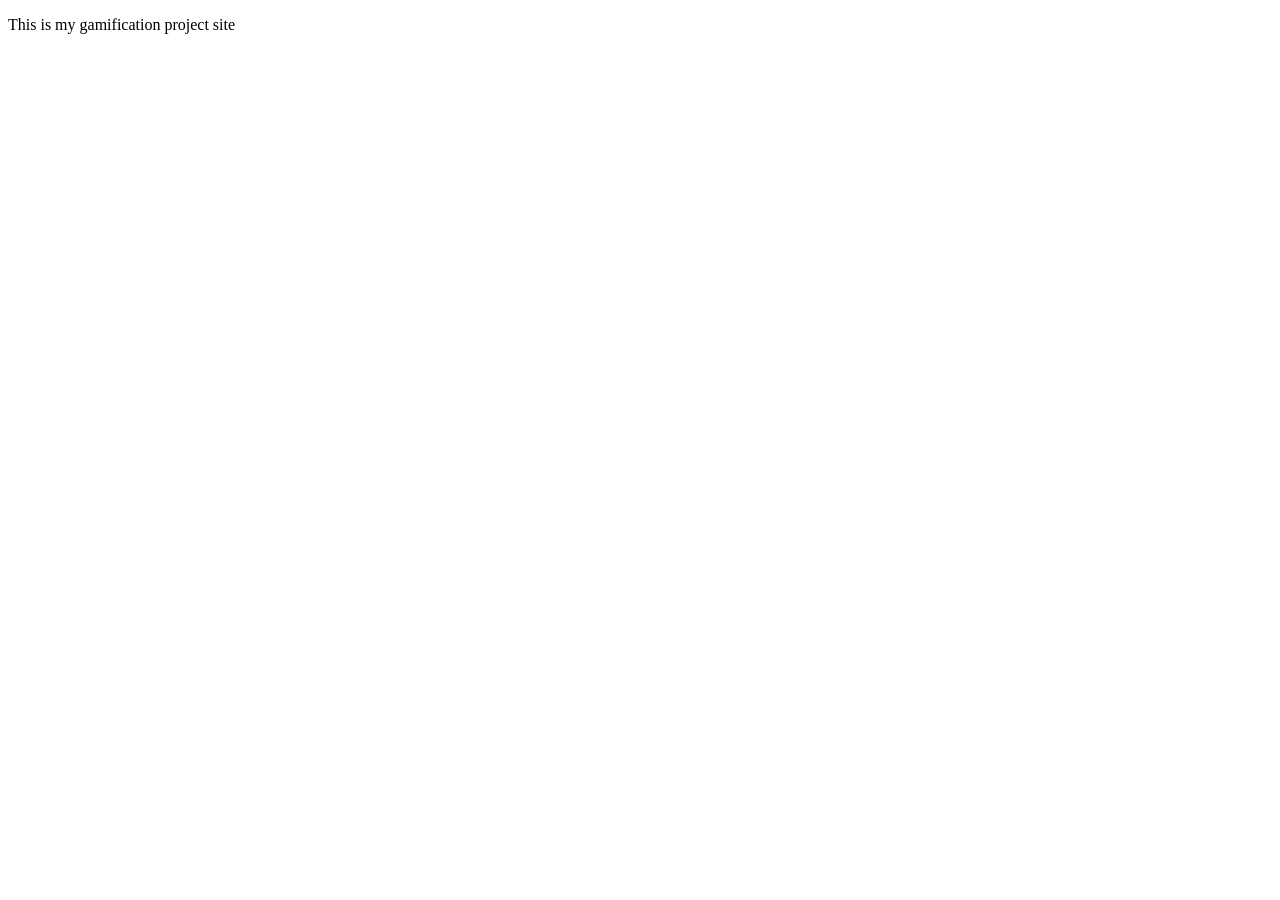
==== index.html @ 0f9e30e8 "Repo Setup" ====
<!DOCTYPE html>
<html lang="en">
<head>
    <meta charset="UTF-8">
    <meta name="viewport" content="width=device-width, initial-scale=1.0">
    <title>Document</title>
</head>
<body>
    <p>This is my gamification project site</p>
</body>
</html>
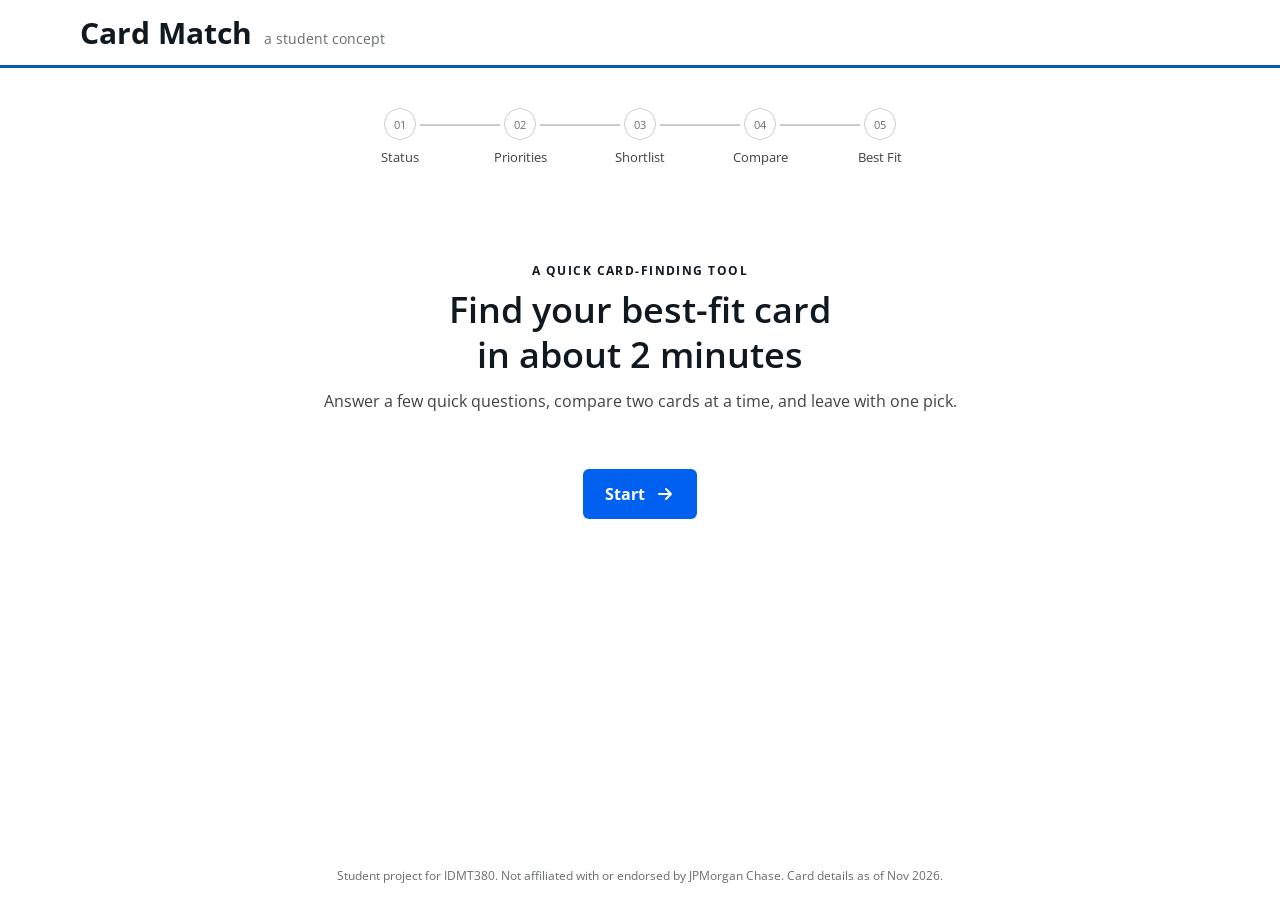
==== commit 44b5a8bd: "Updated files & launching" ====
--- a/index.html
+++ b/index.html
@@ -1,11 +1,39 @@
 <!DOCTYPE html>
 <html lang="en">
 <head>
-    <meta charset="UTF-8">
-    <meta name="viewport" content="width=device-width, initial-scale=1.0">
-    <title>Document</title>
+  <meta charset="utf-8">
+  <meta name="viewport" content="width=device-width, initial-scale=1">
+  <title>Find your best-fit card · Card Match</title>
+  <link rel="preconnect" href="https://fonts.googleapis.com">
+  <link rel="preconnect" href="https://fonts.gstatic.com" crossorigin>
+  <link href="https://fonts.googleapis.com/css2?family=Open+Sans:wght@400;600;700&display=swap" rel="stylesheet">
+  <link rel="stylesheet" href="css/styles.css">
 </head>
-<body>
-    <p>This is my gamification project site</p>
+<body data-step="0">
+  <header class="site-header">
+    <div class="site-header__inner">
+      <a class="wordmark" href="index.html">Card Match</a>
+      <span class="wordmark__note">a student concept</span>
+    </div>
+  </header>
+
+  <main class="page">
+    <ol class="stepper" id="stepper" aria-label="Progress"></ol>
+
+    <section class="hero">
+      <p class="eyebrow">A quick card-finding tool</p>
+      <h1 class="title">Find your best-fit card<br>in about 2 minutes</h1>
+      <p class="lede">Answer a few quick questions, compare two cards at a time, and leave with one pick.</p>
+      <button class="btn btn--primary" type="button" data-continue>Start <svg viewBox="0 0 20 20" width="20" height="20" aria-hidden="true"><path d="M4 10h12m-5-5l5 5-5 5" fill="none" stroke="currentColor" stroke-width="2" stroke-linecap="round" stroke-linejoin="round"/></svg></button>
+    </section>
+  </main>
+
+  <footer class="page-footer">
+    <p class="disclaimer">Student project for IDMT380. Not affiliated with or endorsed by JPMorgan Chase. Card details as of Nov 2026.</p>
+  </footer>
+
+  <script src="js/data.js"></script>
+  <script src="js/scoring.js"></script>
+  <script src="js/app.js"></script>
 </body>
-</html>+</html>
--- a/css/styles.css
+++ b/css/styles.css
@@ -0,0 +1,853 @@
+/* Card Match: shared styles. Tokens come from the Figma variables. */
+:root {
+  --primary-blue: #0060F0;
+  --hover-blue: #0A4386;
+  --deep-blue: #005EB8;
+  --text: #101820;
+  --secondary-text: #414042;
+  --muted-text: #676C6F;
+  --border: #CCCCCC;
+  --background: #FFFFFF;
+  --tint: #F2F7FF;
+
+  /* Layout tokens: identical on every step page */
+  --header-h: 68px;
+  --gap-header-stepper: 40px;
+  --gap-stepper-subhead: 48px;  /* stepper -> "Step N" row */
+  --gap-subhead-h1: 8px;
+  --gap-h1-lede: 12px;
+  --gap-lede-content: 32px;
+  --footer-h: 128px;            /* fixed Continue area */
+  --content-w: 980px;
+
+  --radius: 6px;
+  --ease: cubic-bezier(.2, .8, .2, 1);
+}
+
+* { box-sizing: border-box; }
+[hidden] { display: none !important; }
+html, body { margin: 0; }
+body {
+  font-family: "Open Sans", system-ui, sans-serif;
+  color: var(--text);
+  background: var(--background);
+  -webkit-font-smoothing: antialiased;
+}
+
+/* ---------- Header ---------- */
+.site-header {
+  height: var(--header-h);
+  border-bottom: 3px solid var(--deep-blue);
+  display: flex;
+  align-items: center;
+}
+.site-header__inner {
+  width: min(1120px, 100% - 64px);
+  margin: 0 auto;
+  display: flex;
+  align-items: baseline;
+  gap: 12px;
+}
+.wordmark { font-size: 30px; font-weight: 700; color: var(--text); text-decoration: none; }
+.wordmark__note { font-size: 14px; color: var(--muted-text); }
+
+/* ---------- Page frame ---------- */
+.page {
+  width: min(var(--content-w), 100% - 64px);
+  margin: 0 auto;
+  padding-top: var(--gap-header-stepper);
+  padding-bottom: calc(var(--footer-h) + 24px);
+}
+
+/* ---------- Stepper ---------- */
+.stepper {
+  list-style: none;
+  margin: 0 auto;
+  padding: 0;
+  width: 600px;
+  max-width: 100%;
+  display: flex;
+}
+.stepper__item {
+  flex: 1;
+  position: relative;
+  display: flex;
+  flex-direction: column;
+  align-items: center;
+  gap: 8px;
+}
+.stepper__item:not(:last-child)::after {           /* connector to the next dot */
+  content: "";
+  position: absolute;
+  top: 16px;
+  left: calc(50% + 20px);
+  width: calc(100% - 40px);
+  height: 2px;
+  background: var(--border);
+  background-image: linear-gradient(var(--primary-blue), var(--primary-blue));
+  background-repeat: no-repeat;
+  background-size: 0% 100%;
+  transition: background-size .5s var(--ease);
+}
+.stepper__item.is-done::after { background-size: 100% 100%; }
+.stepper__dot {
+  width: 32px; height: 32px;
+  border-radius: 50%;
+  display: grid; place-items: center;
+  font-size: 11px;
+  color: var(--muted-text);
+  border: 1.5px solid var(--border);
+  background: #fff;
+  position: relative; z-index: 1;
+}
+.stepper__item.is-current .stepper__dot {
+  color: var(--primary-blue);
+  border: 2px solid var(--primary-blue);
+  box-shadow: 0 0 0 4px rgba(0, 96, 240, .12);
+}
+.stepper__item.is-done .stepper__dot {
+  color: #fff;
+  background: var(--primary-blue);
+  border-color: var(--primary-blue);
+  animation: pop .35s var(--ease);
+}
+.stepper__label { font-size: 13px; color: var(--secondary-text); }
+.stepper__item.is-current .stepper__label { color: var(--text); font-weight: 600; }
+
+/* ---------- Step heading row: Back (left) + "Step N" (center) ---------- */
+.step-head {
+  margin-top: var(--gap-stepper-subhead);
+  display: grid;
+  grid-template-columns: 1fr auto 1fr;
+  align-items: center;
+}
+.back {
+  justify-self: start;
+  display: inline-flex; align-items: center; gap: 6px;
+  font-size: 15px; font-weight: 600;
+  color: var(--secondary-text);
+  text-decoration: none;
+  padding: 6px 10px 6px 4px;
+  border-radius: var(--radius);
+  transition: color .15s, background .15s;
+}
+.back:hover { color: var(--primary-blue); background: var(--tint); }
+.back svg { transition: transform .15s var(--ease); }
+.back:hover svg { transform: translateX(-3px); }
+.step-head__label { margin: 0; font-size: 20px; font-weight: 600; }
+
+.title {
+  margin: var(--gap-subhead-h1) 0 0;
+  text-align: center;
+  font-size: 36px; font-weight: 600; line-height: 1.25;
+}
+.lede {
+  margin: var(--gap-h1-lede) auto 0;
+  max-width: 700px;
+  text-align: center;
+  font-size: 16px; line-height: 1.5;
+  color: var(--secondary-text);
+}
+.content { margin-top: var(--gap-lede-content); }
+
+/* ---------- Fixed Continue area (same spot on every step) ---------- */
+.page-footer {
+  position: fixed;
+  left: 0; right: 0; bottom: 0;
+  height: var(--footer-h);
+  display: flex; flex-direction: column; align-items: center; justify-content: flex-end;
+  gap: 18px;
+  padding-bottom: 16px;
+  background: linear-gradient(to bottom, rgba(255,255,255,0) 0, #fff 32px);
+  pointer-events: none;
+}
+.page-footer > * { pointer-events: auto; }
+.disclaimer { margin: 0; font-size: 12px; color: var(--muted-text); }
+
+/* ---------- Buttons ---------- */
+.btn {
+  display: inline-flex; align-items: center; gap: 10px;
+  font: 700 16px/1 "Open Sans", sans-serif;
+  padding: 15px 22px;
+  border: 0; border-radius: var(--radius);
+  cursor: pointer;
+  transition: background .15s, transform .1s, opacity .2s;
+}
+.btn--primary { background: var(--primary-blue); color: #fff; }
+.btn--primary:hover:not(:disabled) { background: var(--hover-blue); }
+.btn--primary:active:not(:disabled) { transform: scale(.97); }
+.btn:disabled { opacity: .35; cursor: not-allowed; }
+.btn svg { transition: transform .15s var(--ease); }
+.btn:hover:not(:disabled) svg { transform: translateX(3px); }
+.btn:focus-visible, .back:focus-visible { outline: 3px solid rgba(0, 96, 240, .4); outline-offset: 2px; }
+
+/* ---------- Cards-in-play chip ---------- */
+.in-play {
+  margin: 16px auto 0;
+  display: flex; width: fit-content; align-items: center; gap: 8px;
+  padding: 6px 12px;
+  border: 1px solid var(--border);
+  border-radius: 999px;
+  font-size: 13px; color: var(--secondary-text);
+  cursor: help;
+}
+.in-play strong { color: var(--primary-blue); font-size: 15px; }
+.in-play__icon { width: 18px; height: 12px; border-radius: 2px; background: var(--primary-blue); opacity: .85; }
+.in-play.is-bump strong { display: inline-block; animation: tick .45s var(--ease); }
+
+/* ---------- Questions (Step 2) ---------- */
+.questions { display: grid; gap: 24px; border-top: 1px solid var(--border); padding-top: 24px; }
+.question { border: 0; margin: 0; padding: 0; min-width: 0; }
+.question__legend { padding: 0; margin-bottom: 12px; font-size: 16px; font-weight: 600; }
+.question__num { font-size: 12px; font-weight: 400; color: var(--muted-text); margin-right: 12px; }
+.options { display: grid; grid-template-columns: repeat(var(--cols), 1fr); gap: 16px; }
+
+.option {
+  position: relative;
+  display: flex; align-items: center; gap: 12px;
+  min-height: 56px;
+  padding: 10px 16px;
+  border: 1px solid var(--border);
+  border-radius: var(--radius);
+  font-size: 14px; line-height: 1.3;
+  cursor: pointer;
+  transition: border-color .15s, background .15s, box-shadow .15s, transform .1s;
+}
+.option:hover { border-color: var(--muted-text); }
+.option:active { transform: scale(.98); }
+.option input { position: absolute; opacity: 0; pointer-events: none; }
+.option__radio {
+  flex: none;
+  width: 18px; height: 18px;
+  border: 1.5px solid var(--muted-text);
+  border-radius: 50%;
+  display: grid; place-items: center;
+  transition: border-color .15s;
+}
+.option__radio::after {
+  content: "";
+  width: 8px; height: 8px; border-radius: 50%;
+  background: var(--primary-blue);
+  transform: scale(0);
+  transition: transform .25s var(--ease);
+}
+.option:has(input:checked) {
+  border-color: var(--primary-blue);
+  box-shadow: inset 0 0 0 1px var(--primary-blue);
+  background: var(--tint);
+}
+.option:has(input:checked) .option__radio { border-color: var(--primary-blue); }
+.option:has(input:checked) .option__radio::after { transform: scale(1); }
+.option:has(input:focus-visible) { outline: 3px solid rgba(0, 96, 240, .4); outline-offset: 2px; }
+
+/* ---------- Start page ---------- */
+.hero { text-align: center; margin-top: 96px; }
+.eyebrow { font-size: 12px; font-weight: 700; letter-spacing: .12em; text-transform: uppercase; margin: 0; }
+.hero .btn { margin-top: 56px; }
+
+/* ---------- Placeholder pages (until built) ---------- */
+.placeholder {
+  margin: 32px auto 0; max-width: 520px; padding: 24px;
+  border: 1px dashed var(--border); border-radius: var(--radius);
+  text-align: center; color: var(--muted-text); font-size: 14px; line-height: 1.5;
+}
+.placeholder a { color: var(--primary-blue); font-weight: 600; }
+
+/* ---------- Motion ---------- */
+@keyframes pop { 0% { transform: scale(.6); } 70% { transform: scale(1.12); } 100% { transform: scale(1); } }
+@keyframes tick { 0% { transform: translateY(-6px); opacity: 0; } 100% { transform: none; opacity: 1; } }
+@media (prefers-reduced-motion: reduce) {
+  *, *::before, *::after { animation-duration: .01ms !important; transition-duration: .01ms !important; }
+}
+
+/* ---------- Step 1: Status ---------- */
+.sr-only { position: absolute; width: 1px; height: 1px; padding: 0; margin: -1px; overflow: hidden; clip: rect(0 0 0 0); white-space: nowrap; border: 0; }
+
+.status { width: 760px; max-width: 100%; margin-left: auto; margin-right: auto; }
+.choice-group {
+  border: 0; margin: 0; padding: 0; min-width: 0;
+  display: grid; grid-template-columns: 1fr 1fr; gap: 24px;
+}
+
+.choice {
+  --accent: var(--deep-blue);
+  position: relative;
+  display: flex; flex-direction: column;
+  padding: 10px;
+  background: #fff;
+  border: 1px solid #E3E6EA;
+  border-radius: 10px;
+  box-shadow: 0 1px 2px rgba(16, 24, 32, .06), 0 6px 18px rgba(16, 24, 32, .08);
+  cursor: pointer;
+  transition: transform .2s var(--ease), box-shadow .2s var(--ease), border-color .15s, background .15s;
+}
+.choice--no  { --accent: #0B4185; }
+.choice--yes { --accent: #138A43; }
+.choice input { position: absolute; opacity: 0; pointer-events: none; }
+
+.choice__banner {
+  display: block; height: 72px;
+  border-radius: 6px;
+  background: var(--accent);
+  transition: filter .2s;
+}
+.choice__icon {
+  position: absolute; top: 46px; left: 24px;
+  width: 64px; height: 64px;
+  display: grid; place-items: center;
+  border-radius: 50%;
+  background: #fff;
+  border: 1px solid #E3E6EA;
+  color: var(--text);
+  transition: transform .25s var(--ease), color .15s, border-color .15s;
+}
+.choice__body { display: flex; flex-direction: column; gap: 6px; padding: 52px 14px 14px; }
+.choice__title { font-size: 20px; font-weight: 600; }
+.choice__text { font-size: 14px; line-height: 1.45; color: var(--secondary-text); }
+
+.choice__check {
+  position: absolute; top: 20px; right: 20px;
+  width: 26px; height: 26px;
+  display: grid; place-items: center;
+  border-radius: 50%;
+  background: #fff; color: var(--primary-blue);
+  box-shadow: 0 2px 6px rgba(0, 0, 0, .18);
+  transform: scale(0);
+  transition: transform .3s var(--ease);
+}
+
+/* hover: lift + slight scale */
+.choice:hover {
+  transform: translateY(-4px) scale(1.01);
+  border-color: #C9D3DF;
+  box-shadow: 0 2px 4px rgba(16, 24, 32, .06), 0 14px 32px rgba(16, 24, 32, .14);
+}
+.choice:hover .choice__icon { transform: translateY(-2px) rotate(-4deg); }
+.choice:hover .choice__banner { filter: brightness(1.08); }
+/* active (pressed) */
+.choice:active { transform: translateY(-1px) scale(.985); transition-duration: .08s; }
+/* selected */
+.choice:has(input:checked) {
+  border-color: var(--primary-blue);
+  box-shadow: 0 0 0 2px var(--primary-blue), 0 10px 26px rgba(0, 96, 240, .18);
+  background: var(--tint);
+}
+.choice:has(input:checked) .choice__icon { color: var(--primary-blue); border-color: var(--primary-blue); }
+.choice:has(input:checked) .choice__check { transform: scale(1); animation: pop .35s var(--ease); }
+.choice:has(input:focus-visible) { outline: 3px solid rgba(0, 96, 240, .4); outline-offset: 4px; }
+/* the card not chosen recedes a little */
+.choice-group:has(input:checked) .choice:not(:has(input:checked)):not(:hover) { opacity: .85; }
+
+/* Dropdown reveal: sits under the "Yes" card it belongs to */
+.reveal {
+  display: grid; grid-template-rows: 1fr;
+  margin-left: calc(50% + 12px);
+  width: calc(50% - 12px);
+  opacity: 1;
+  transition: grid-template-rows .26s var(--ease), opacity .22s, transform .26s var(--ease);
+}
+.reveal.is-entering, .reveal.is-closing { grid-template-rows: 0fr; opacity: 0; transform: translateY(-8px); }
+.reveal__inner { min-height: 0; }
+.reveal__inner > .select { margin-top: 28px; }
+
+.select { position: relative; }
+.select__label { display: block; margin-bottom: 8px; font-size: 15px; font-weight: 600; }
+.select__trigger {
+  width: 100%; min-height: 52px;
+  display: flex; align-items: center; gap: 12px;
+  padding: 10px 14px;
+  font: 400 15px/1.3 "Open Sans", sans-serif; color: var(--text); text-align: left;
+  background: #fff;
+  border: 1px solid var(--muted-text);
+  border-radius: var(--radius);
+  cursor: pointer;
+  transition: border-color .15s, box-shadow .15s, background .15s;
+}
+.select__trigger:hover { border-color: var(--primary-blue); background: #FAFCFF; }
+.select__trigger:focus-visible { outline: none; border-color: var(--primary-blue); box-shadow: 0 0 0 3px rgba(0, 96, 240, .25); }
+.select__trigger[aria-expanded="true"] { border-color: var(--primary-blue); box-shadow: 0 0 0 3px rgba(0, 96, 240, .15); }
+.select__trigger.is-picked { animation: flash .5s var(--ease); }
+.select__value { flex: 1; }
+.select__value.is-placeholder { color: var(--muted-text); }
+.select__chevron { flex: none; color: var(--secondary-text); transition: transform .2s var(--ease); }
+.select__trigger[aria-expanded="true"] .select__chevron { transform: rotate(180deg); }
+
+.select__swatch {
+  flex: none; width: 36px; height: 23px; border-radius: 4px;
+  box-shadow: inset 0 0 0 1px rgba(255, 255, 255, .25);
+}
+.select__swatch.is-empty { background: repeating-linear-gradient(135deg, #EEF0F3 0 4px, #E3E6EA 4px 8px); box-shadow: none; }
+
+.select__list {
+  position: absolute; left: 0; right: 0; top: calc(100% + 6px); z-index: 10;
+  margin: 0; padding: 6px; list-style: none;
+  background: #fff;
+  border: 1px solid #D5DAE0; border-radius: 8px;
+  box-shadow: 0 16px 40px rgba(16, 24, 32, .18);
+  outline: none;
+  animation: drop .18s var(--ease);
+}
+.select__list.is-up { top: auto; bottom: 58px; }
+.select__option {
+  display: flex; align-items: center; gap: 12px;
+  padding: 8px 10px; border-radius: 6px;
+  font-size: 15px; cursor: pointer;
+}
+.select__option.is-active { background: var(--tint); }
+.select__option[aria-selected="true"] { font-weight: 600; color: var(--primary-blue); }
+.select__name { flex: 1; }
+.select__tick { color: var(--primary-blue); opacity: 0; }
+.select__option[aria-selected="true"] .select__tick { opacity: 1; }
+
+@keyframes drop { from { opacity: 0; transform: translateY(-4px); } to { opacity: 1; transform: none; } }
+@keyframes flash { 0% { box-shadow: 0 0 0 0 rgba(0, 96, 240, .45); } 100% { box-shadow: 0 0 0 10px rgba(0, 96, 240, 0); } }
+.reveal[hidden] { display: none; }
+/* keep the dropdown clear of the fixed Continue footer when scrolled into view */
+.reveal, .select__list { scroll-margin-bottom: calc(var(--footer-h) + 16px); }
+
+/* Shorter laptop screens (e.g. 1280 × 800): compact the cards so the dropdown fits above Continue */
+@media (max-height: 860px) {
+  .choice__banner { height: 52px; }
+  .choice__icon { top: 34px; left: 20px; width: 52px; height: 52px; }
+  .choice__icon svg { width: 26px; height: 26px; }
+  .choice__body { padding: 38px 12px 10px; gap: 4px; }
+  .choice__title { font-size: 18px; }
+  .reveal__inner > .select { margin-top: 20px; }
+  .select__trigger { min-height: 46px; }
+  .select__list.is-up { bottom: 52px; }
+}
+
+/* ---------- Card art (CSS-generated; optional image on top) ---------- */
+.card-art {
+  position: relative; display: block; overflow: hidden;
+  aspect-ratio: 1.586;               /* real card proportions */
+  border-radius: 10px;
+  background:
+    radial-gradient(120% 90% at 100% 0%, var(--art-accent) 0%, transparent 55%),
+    linear-gradient(135deg, var(--art-base) 0%, var(--art-base) 60%, color-mix(in srgb, var(--art-base) 70%, #000) 100%);
+  box-shadow: 0 8px 20px rgba(16, 24, 32, .18), inset 0 0 0 1px rgba(255, 255, 255, .12);
+}
+.card-art::after {                     /* sheen */
+  content: ""; position: absolute; inset: 0;
+  background: linear-gradient(115deg, transparent 35%, rgba(255, 255, 255, .22) 48%, transparent 60%);
+  transform: translateX(-60%);
+  transition: transform .6s var(--ease);
+}
+.card-art__chip {
+  position: absolute; left: 9%; top: 34%;
+  width: 15%; aspect-ratio: 1.3; border-radius: 4px;
+  background: linear-gradient(135deg, #F3E2A5, #C9A94F);
+  box-shadow: inset 0 0 0 1px rgba(0, 0, 0, .15);
+}
+.card-art__family {
+  position: absolute; left: 9%; bottom: 10%;
+  font-size: 12px; font-weight: 700; letter-spacing: .14em; text-transform: uppercase;
+  color: rgba(255, 255, 255, .85);
+}
+.card-art__img { position: absolute; inset: 0; width: 100%; height: 100%; object-fit: contain; }
+/* real image: drop the CSS card behind it (the PNGs have transparent rounded corners) */
+.card-art.has-image { background: none; box-shadow: none; filter: drop-shadow(0 8px 14px rgba(16, 24, 32, .2)); overflow: visible; }
+.card-art.has-image .card-art__chip, .card-art.has-image .card-art__family { display: none; }
+.card-art.has-image::after { display: none; }
+
+/* ---------- Step 3: Shortlist ---------- */
+.notices {
+  margin: 20px auto 0; max-width: 760px;
+  display: flex; gap: 12px; align-items: flex-start;
+  padding: 12px 16px;
+  background: var(--tint); border: 1px solid #CFE0FA; border-radius: var(--radius);
+  color: var(--deep-blue); font-size: 14px; line-height: 1.45;
+  animation: tick .4s var(--ease) both;
+}
+.notices svg { flex: none; margin-top: 1px; }
+.notices p { margin: 0; color: var(--text); }
+.notices p + p { margin-top: 6px; }
+
+.shortlist {
+  list-style: none; padding: 0;
+  display: grid; grid-template-columns: repeat(3, 1fr); gap: 24px;
+  align-items: stretch;
+}
+.match {
+  position: relative;
+  display: flex; flex-direction: column;
+  padding: 20px;
+  background: #fff;
+  border: 1px solid #E3E6EA; border-radius: 12px;
+  box-shadow: 0 1px 2px rgba(16, 24, 32, .06), 0 6px 18px rgba(16, 24, 32, .07);
+  opacity: 0;
+  animation: deal .55s var(--ease) forwards;
+  animation-delay: calc(var(--i) * .28s + .1s);
+  transition: transform .2s var(--ease), box-shadow .2s var(--ease);
+}
+.match:hover { transform: translateY(-4px); box-shadow: 0 2px 4px rgba(16, 24, 32, .06), 0 16px 34px rgba(16, 24, 32, .13); }
+.match:hover .card-art::after { transform: translateX(60%); }
+.match--top { border-color: var(--primary-blue); box-shadow: 0 0 0 1px var(--primary-blue), 0 12px 30px rgba(0, 96, 240, .16); }
+.match--top:hover { box-shadow: 0 0 0 1px var(--primary-blue), 0 18px 38px rgba(0, 96, 240, .22); }
+
+.match__ribbon {
+  position: absolute; top: -12px; left: 20px; z-index: 1;
+  padding: 4px 10px; border-radius: 999px;
+  background: var(--primary-blue); color: #fff;
+  font-size: 12px; font-weight: 700; letter-spacing: .02em;
+}
+.match__rank {
+  position: absolute; top: 14px; right: 14px; z-index: 1;
+  width: 30px; height: 30px; display: grid; place-items: center;
+  border-radius: 50%; background: #fff;
+  border: 1px solid var(--border);
+  font-size: 12px; font-weight: 600; color: var(--secondary-text);
+}
+.match--top .match__rank { border-color: var(--primary-blue); color: var(--primary-blue); }
+.match__art { width: 56%; margin-top: 4px; }
+
+.match__name { margin: 16px 0 0; font-size: 20px; font-weight: 600; line-height: 1.3; }
+.match__tagline { margin: 6px 0 0; font-size: 14px; line-height: 1.45; color: var(--secondary-text); }
+.match__fee { margin: 8px 0 0; font-size: 13px; font-weight: 600; color: var(--text); }
+
+.match__matched { margin: auto 0 8px; padding-top: 16px; font-size: 12px; font-weight: 700; letter-spacing: .08em; text-transform: uppercase; color: var(--muted-text); }
+.tags { list-style: none; margin: 0; padding: 0; display: flex; flex-wrap: wrap; gap: 6px; }
+.tag {
+  display: inline-flex; align-items: center; gap: 5px;
+  padding: 4px 10px; border-radius: 999px;
+  background: var(--tint); color: var(--deep-blue);
+  font-size: 13px; font-weight: 600;
+  transform: scale(0);
+  animation: pop .4s var(--ease) forwards;
+  animation-delay: calc(var(--i) * .28s + .55s + var(--k) * .09s);
+}
+.tag::before {
+  content: ""; width: 10px; height: 10px; flex: none;
+  background: currentColor;
+  -webkit-mask: url("data:image/svg+xml,%3Csvg xmlns='http://www.w3.org/2000/svg' viewBox='0 0 16 16'%3E%3Cpath d='M3 8.5l3 3 7-7' fill='none' stroke='black' stroke-width='2.4' stroke-linecap='round' stroke-linejoin='round'/%3E%3C/svg%3E") center / contain no-repeat;
+          mask: url("data:image/svg+xml,%3Csvg xmlns='http://www.w3.org/2000/svg' viewBox='0 0 16 16'%3E%3Cpath d='M3 8.5l3 3 7-7' fill='none' stroke='black' stroke-width='2.4' stroke-linecap='round' stroke-linejoin='round'/%3E%3C/svg%3E") center / contain no-repeat;
+}
+
+
+@keyframes deal {
+  0% { opacity: 0; transform: translateY(24px) rotate(-1.5deg) scale(.96); }
+  100% { opacity: 1; transform: none; }
+}
+@media (max-height: 860px) {
+  .match { padding: 16px; }
+  /* art beside the name so "Remove this one" stays above the Continue footer */
+  .match__head { display: grid; grid-template-columns: 76px 1fr; column-gap: 14px; align-items: center; padding-right: 30px; }
+  .match__art { width: 100%; margin: 0; grid-row: span 2; }
+  .match__name { margin: 0; font-size: 17px; }
+  .match__tagline { display: none; }
+  .match__art .card-art__family { display: none; }
+  .match__fee { margin: 2px 0 0; }
+  .match__stamp { top: 46px; left: 50%; font-size: 13px; }
+  .remove-btn { margin-top: 14px; padding: 9px 12px; }
+  .next-up { margin-top: 12px; padding: 8px 14px; font-size: 13px; }
+  .notices { margin-top: 14px; padding: 8px 14px; font-size: 13px; }
+  .match__matched { padding-top: 10px; }
+}
+
+/* Step 3: remove one */
+.remove-btn {
+  margin-top: 18px;
+  display: inline-flex; align-items: center; justify-content: center; gap: 8px;
+  width: 100%; padding: 10px 14px;
+  font: 600 14px/1 "Open Sans", sans-serif; color: var(--secondary-text);
+  background: #fff; border: 1px solid var(--border); border-radius: var(--radius);
+  cursor: pointer;
+  transition: color .15s, border-color .15s, background .15s, transform .1s;
+}
+.remove-btn:hover { color: #B42318; border-color: #F1B5AE; background: #FEF4F2; }
+.remove-btn:active { transform: scale(.97); }
+.remove-btn:focus-visible { outline: 3px solid rgba(0, 96, 240, .4); outline-offset: 2px; }
+.remove-btn__undo { display: none; }
+.match.is-removed .remove-btn { color: var(--primary-blue); border-color: var(--primary-blue); background: #fff; }
+.match.is-removed .remove-btn:hover { background: var(--tint); }
+.match.is-removed .remove-btn__x { display: none; }
+.match.is-removed .remove-btn__undo { display: inline; }
+
+.match.is-removed {
+  background: #F6F7F9;
+  border-color: #E3E6EA; box-shadow: none;
+  transform: scale(.97);
+}
+.match.is-removed:hover { transform: scale(.97); box-shadow: none; }
+.match.is-removed > :not(.remove-btn):not(.match__stamp) { opacity: .4; filter: grayscale(1); transition: opacity .25s, filter .25s; }
+.match__stamp {
+  position: absolute; top: 74px; left: 62%; z-index: 2;
+  padding: 6px 14px;
+  border: 2px solid #B42318; border-radius: 6px;
+  color: #B42318; background: rgba(255, 255, 255, .9);
+  font-size: 15px; font-weight: 700; letter-spacing: .16em; text-transform: uppercase;
+  transform: translate(-50%, -50%) rotate(-8deg) scale(1.6);
+  opacity: 0; pointer-events: none;
+  transition: opacity .2s, transform .3s var(--ease);
+}
+.match.is-removed .match__stamp { opacity: 1; transform: translate(-50%, -50%) rotate(-8deg) scale(1); }
+.match.is-kept { box-shadow: 0 0 0 1px var(--primary-blue), 0 10px 26px rgba(0, 96, 240, .14); border-color: var(--primary-blue); }
+
+/* Shortlist: "Up next" cue so it's clear Continue leads to narrowing down */
+.next-up {
+  margin: 20px auto 0; width: fit-content; max-width: 100%;
+  display: flex; align-items: center; gap: 12px;
+  padding: 10px 16px; border-radius: 999px;
+  background: var(--tint); color: var(--text);
+  font-size: 14px; line-height: 1.4;
+  opacity: 0; transform: translateY(6px);
+  transition: opacity .35s var(--ease), transform .35s var(--ease);
+}
+.next-up.is-in { opacity: 1; transform: none; }
+.next-up strong { color: var(--deep-blue); }
+.next-up__steps { flex: none; display: inline-flex; align-items: center; gap: 4px; color: var(--primary-blue); }
+.next-up__steps span {
+  width: 22px; height: 22px; display: grid; place-items: center;
+  border-radius: 50%; background: var(--primary-blue); color: #fff;
+  font-size: 12px; font-weight: 700;
+}
+.next-up__steps span:first-child { background: #fff; color: var(--primary-blue); box-shadow: inset 0 0 0 1.5px var(--primary-blue); }
+.next-up.is-in .next-up__steps svg { animation: nudge 1.4s var(--ease) .4s 2; }
+
+/* Continue "ready" pulse (spec microinteraction 5) */
+.btn--primary.is-ready:not(:disabled) { animation: ready-pulse 1.6s var(--ease) .2s 2; }
+@keyframes ready-pulse { 0% { box-shadow: 0 0 0 0 rgba(0, 96, 240, .45); } 70%, 100% { box-shadow: 0 0 0 14px rgba(0, 96, 240, 0); } }
+@keyframes nudge { 0%, 100% { transform: none; } 50% { transform: translateX(3px); } }
+
+/* Why these aren't a match */
+.why-not { margin: 28px auto 0; padding-top: 20px; border-top: 1px solid #E3E6EA; }
+.why-not__title { margin: 0 0 12px; font-size: 16px; font-weight: 600; }
+.why-not__list { list-style: none; margin: 0; padding: 0; display: grid; grid-template-columns: repeat(3, 1fr); gap: 16px; }
+.why-not__item { display: flex; gap: 12px; align-items: flex-start; font-size: 13px; line-height: 1.45; }
+.why-not__item strong { display: block; font-size: 14px; }
+.why-not__text { color: var(--secondary-text); }
+.why-not__art { flex: none; width: 48px; border-radius: 4px; box-shadow: none; }
+.why-not__art .card-art__family { display: none; }
+
+/* ---------- Step 4: Compare (3 side by side) ---------- */
+.cmp-bar { margin-top: 14px; display: flex; align-items: center; justify-content: center; gap: 20px; flex-wrap: wrap; }
+.pick-pill {
+  margin: 0; width: fit-content;
+  padding: 6px 14px; border-radius: 999px;
+  font-size: 14px; color: var(--secondary-text); background: #F2F3F5;
+  transition: background .2s, color .2s;
+}
+.pick-pill strong { color: var(--text); }
+.pick-pill.is-ready { background: var(--tint); color: var(--deep-blue); animation: tick .35s var(--ease); }
+.pick-pill.is-ready strong { color: var(--deep-blue); }
+.cmp-legend { display: inline-flex; align-items: center; gap: 6px; font-size: 13px; color: var(--muted-text); }
+.cmp-legend .better { transform: none; }
+
+.compare {
+  margin-top: 18px;
+  display: grid; grid-template-columns: 148px repeat(3, 1fr);
+  column-gap: 14px;
+}
+.cmp-row { display: contents; }
+.cmp-label {
+  display: flex; align-items: center; gap: 6px;
+  padding: 10px 0; border-top: 1px solid #E3E6EA;
+  font-size: 14px; line-height: 1.3; color: var(--secondary-text);
+}
+.cmp-row--head .cmp-label, .cmp-row--foot .cmp-label, .cmp-row:nth-child(2) .cmp-label { border-top: 0; }
+
+/* each card column reads as one card */
+.cmp-cell {
+  position: relative;
+  display: flex; flex-direction: column; justify-content: center;
+  padding: 10px 16px;
+  background: #fff;
+  border-left: 1px solid #E3E6EA; border-right: 1px solid #E3E6EA;
+  box-shadow: inset 0 1px 0 #EEF0F3;
+  transition: background .2s, border-color .2s;
+}
+.cmp-head {
+  flex-direction: row; align-items: center; justify-content: flex-start; gap: 12px;
+  padding: 16px 40px 14px 16px;
+  border-top: 1px solid #E3E6EA; border-radius: 12px 12px 0 0;
+  box-shadow: none;
+}
+.cmp-foot { border-bottom: 1px solid #E3E6EA; border-radius: 0 0 12px 12px; padding-bottom: 14px; }
+.cmp-head__rank {
+  position: absolute; top: 10px; right: 10px;
+  width: 24px; height: 24px; display: grid; place-items: center;
+  border-radius: 50%; border: 1px solid var(--border);
+  font-size: 11px; font-weight: 600; color: var(--secondary-text); background: #fff;
+}
+.cmp-head__art { flex: none; width: 92px; }
+.cmp-head__art .card-art__family { display: none; }
+.cmp-head__text { display: flex; flex-direction: column; gap: 4px; min-width: 0; }
+.cmp-head__name { font-size: 16px; font-weight: 600; line-height: 1.3; }
+.cmp-head__wins { font-size: 12px; font-weight: 600; color: var(--muted-text); }
+.cmp-head__wins.is-strong { color: #117A3A; }
+
+.cmp-value { display: flex; align-items: flex-start; gap: 8px; font-size: 15px; font-weight: 600; line-height: 1.35; }
+.cmp-unconfirmed {
+  margin-left: 6px; padding: 1px 6px; border-radius: 4px;
+  background: #FFF4E5; color: #9A5B00;
+  font-size: 11px; font-weight: 600; vertical-align: 2px; cursor: help; white-space: nowrap;
+}
+.better {
+  flex: none; margin-top: 2px;
+  width: 18px; height: 18px; display: inline-grid; place-items: center;
+  border-radius: 50%; background: #1E9E52; color: #fff;
+  transform: scale(0); width: 0; margin-right: -8px;
+  transition: transform .3s var(--ease), width .2s, margin .2s;
+}
+.cmp-cell.is-better .better { transform: scale(1); width: 18px; margin-right: 0; animation: pop .35s var(--ease); }
+.cmp-cell.is-better { background: #F3FBF6; }
+.cmp-cell.is-better .cmp-value { color: #0E5E2D; }
+.cmp-legend .better { width: 18px; margin: 0; }
+
+.cmp-help {
+  position: relative; flex: none;
+  width: 16px; height: 16px; display: inline-grid; place-items: center;
+  border-radius: 50%; border: 1px solid var(--muted-text);
+  font-size: 10px; font-weight: 700; color: var(--muted-text); cursor: help;
+}
+.cmp-help:hover::after, .cmp-help:focus::after {
+  content: attr(data-tip);
+  position: absolute; left: 50%; bottom: calc(100% + 8px); z-index: 5;
+  width: 220px; transform: translateX(-50%);
+  padding: 8px 10px; border-radius: 6px;
+  background: var(--text); color: #fff;
+  font-size: 12px; font-weight: 400; line-height: 1.4;
+}
+
+.cmp-foot .remove-btn { margin-top: 2px; }
+.remove-btn__star { display: none; }
+.remove-btn.is-winner { color: #fff; background: var(--primary-blue); border-color: var(--primary-blue); cursor: default; }
+.remove-btn.is-winner .remove-btn__x { display: none; }
+.remove-btn.is-winner .remove-btn__star { display: inline; }
+.remove-btn:disabled { opacity: 1; }
+
+/* removed column */
+.cmp-cell.is-removed { background: #F6F7F9; border-color: #ECEEF1; }
+.cmp-cell.is-removed > :not(.remove-btn):not(.match__stamp) { opacity: .4; filter: grayscale(1); transition: opacity .25s, filter .25s; }
+.cmp-foot.is-removed .remove-btn { color: var(--primary-blue); border-color: var(--primary-blue); background: #fff; }
+.cmp-foot.is-removed .remove-btn:hover { background: var(--tint); }
+.cmp-foot.is-removed .remove-btn__x { display: none; }
+.cmp-foot.is-removed .remove-btn__undo { display: inline; }
+.cmp-head .match__stamp { top: 50%; left: 62px; font-size: 13px; }
+.cmp-head.is-removed .match__stamp { opacity: 1; transform: translate(-50%, -50%) rotate(-8deg) scale(1); }
+
+/* the last card standing */
+.cmp-cell.is-pick { border-color: var(--primary-blue); background: #F7FAFF; box-shadow: inset 1px 0 0 var(--primary-blue), inset -1px 0 0 var(--primary-blue); }
+.cmp-head.is-pick { box-shadow: inset 1px 1px 0 var(--primary-blue), inset -1px 0 0 var(--primary-blue); border-top-color: var(--primary-blue); }
+.cmp-foot.is-pick { box-shadow: inset 1px -1px 0 var(--primary-blue), inset -1px 0 0 var(--primary-blue); border-bottom-color: var(--primary-blue); }
+
+@media (max-height: 860px) {
+  .cmp-bar { margin-top: 10px; }
+  .compare { margin-top: 12px; }
+  .cmp-head { padding-top: 12px; padding-bottom: 10px; }
+  .cmp-head__art { width: 64px; }
+  .cmp-head .match__stamp { left: 48px; }
+  .cmp-head__name { font-size: 15px; }
+  .cmp-cell, .cmp-label { padding-top: 7px; padding-bottom: 7px; }
+  .cmp-value { font-size: 14px; }
+  .cmp-foot { padding-bottom: 10px; }
+}
+
+/* ---------- Step 5: Best Fit ---------- */
+.decision { margin-top: 14px; text-align: center; }
+.decision__badge {
+  display: inline-flex; align-items: center; gap: 6px;
+  padding: 6px 14px; border-radius: 999px;
+  border: 2px solid #1E9E52; color: #117A3A; background: #F3FBF6;
+  font-size: 12px; font-weight: 700; letter-spacing: .12em; text-transform: uppercase;
+  animation: stamp .55s var(--ease) .35s both;
+}
+@keyframes stamp {
+  0% { opacity: 0; transform: scale(2.2) rotate(-8deg); }
+  60% { opacity: 1; transform: scale(.94) rotate(1deg); }
+  100% { opacity: 1; transform: none; }
+}
+
+.bestfit {
+  margin-top: 22px; margin-left: auto; margin-right: auto; max-width: 900px;
+  display: grid; grid-template-columns: 340px 1fr;
+  border: 1px solid #E3E6EA; border-radius: 14px; overflow: hidden;
+  box-shadow: 0 2px 4px rgba(16, 24, 32, .05), 0 14px 36px rgba(16, 24, 32, .1);
+  animation: tick .5s var(--ease) both;
+}
+.bf-visual {
+  position: relative;
+  display: flex; flex-direction: column; align-items: center; justify-content: center; gap: 18px;
+  padding: 28px 28px 24px;
+  background:
+    radial-gradient(120% 80% at 30% 20%, #FFFFFF 0%, transparent 60%),
+    linear-gradient(160deg, var(--tint) 0%, #DCE9FC 100%);
+}
+.bf-visual .bf-eyebrow { position: absolute; top: 20px; left: 24px; margin: 0; }
+.bf-art-wrap { width: 100%; perspective: 800px; --rx: 0deg; --ry: 0deg; --shine: 50%; }
+.bf-art {
+  width: 100%;
+  transform: rotateX(var(--rx)) rotateY(var(--ry));
+  transition: transform .25s var(--ease);
+  animation: rise .7s var(--ease) .15s both;
+}
+.bf-art::after {
+  display: block !important;
+  background: radial-gradient(circle at var(--shine) 30%, rgba(255, 255, 255, .35), transparent 45%) !important;
+  transform: none !important;
+  opacity: 0; transition: opacity .25s;
+  border-radius: 12px; pointer-events: none;
+}
+.bf-art-wrap:hover .bf-art::after { opacity: 1; }
+@keyframes rise { from { opacity: 0; transform: translateY(18px) scale(.94); } to { opacity: 1; transform: none; } }
+.bf-beat { margin: 0; font-size: 13px; color: var(--secondary-text); text-align: center; }
+
+.bf-info { padding: 24px 28px 24px; background: #fff; }
+.bf-eyebrow { margin: 0; font-size: 11px; font-weight: 700; letter-spacing: .14em; text-transform: uppercase; color: var(--muted-text); }
+.bf-name { margin: 6px 0 0; font-size: 26px; font-weight: 600; line-height: 1.25; }
+.bf-tagline { margin: 6px 0 0; font-size: 15px; color: var(--secondary-text); }
+.bf-facts { margin: 16px 0 0; display: grid; grid-template-columns: repeat(3, auto); justify-content: start; gap: 4px 28px; }
+.bf-facts dt { font-size: 12px; color: var(--muted-text); }
+.bf-facts dd { margin: 2px 0 0; font-size: 14px; font-weight: 600; }
+.bf-sub { margin: 18px 0 8px; font-size: 12px; font-weight: 700; letter-spacing: .08em; text-transform: uppercase; color: var(--muted-text); }
+.bf-matched { list-style: none; margin: 0; padding: 0; display: grid; gap: 6px; }
+.bf-matched li {
+  display: flex; align-items: center; gap: 8px; font-size: 14px;
+  opacity: 0; animation: tick .35s var(--ease) forwards;
+  animation-delay: calc(.6s + var(--k) * .12s);
+}
+.bf-check { width: 18px; height: 18px; flex: none; display: grid; place-items: center; border-radius: 50%; background: #1E9E52; color: #fff; }
+.bf-know {
+  margin-top: 16px; padding: 12px 14px;
+  background: #F7F8FA; border: 1px solid #E3E6EA; border-radius: 8px;
+}
+.bf-know__title { margin: 0 0 4px; font-size: 13px; font-weight: 700; }
+.bf-know ul { margin: 0; padding-left: 18px; }
+.bf-know li { font-size: 12.5px; line-height: 1.5; color: var(--secondary-text); }
+
+/* footer: Save my pick + Apply now (same fixed slot as Continue), Start over, disclaimer */
+body[data-step="5"] { --footer-h: 150px; }
+.page-footer--bestfit { gap: 10px; }
+.bf-actions { display: flex; gap: 14px; }
+.bf-actions .btn { min-width: 200px; justify-content: center; text-decoration: none; }
+.btn--secondary { background: #fff; color: var(--primary-blue); box-shadow: inset 0 0 0 1.5px var(--primary-blue); }
+.btn--secondary:hover { background: var(--tint); }
+.btn--secondary:active { transform: scale(.97); }
+.btn--secondary.is-saved { background: #F3FBF6; color: #117A3A; box-shadow: inset 0 0 0 1.5px #1E9E52; }
+.btn--secondary.is-saved svg path { fill: currentColor; }
+.btn--primary:active { transform: scale(.97); }
+a.btn--primary:hover { background: var(--hover-blue); }
+.btn:focus-visible { outline: 3px solid rgba(0, 96, 240, .4); outline-offset: 2px; }
+.start-over { font-size: 14px; font-weight: 600; color: var(--secondary-text); text-underline-offset: 3px; }
+.start-over:hover { color: var(--primary-blue); }
+
+.confetti { position: fixed; inset: 0; pointer-events: none; z-index: 50; }
+.confetti span {
+  position: absolute; width: 8px; height: 12px; border-radius: 2px;
+  animation: burst 1.3s cubic-bezier(.15, .7, .3, 1) forwards;
+}
+@keyframes burst {
+  0% { transform: translate(0, 0) rotate(0); opacity: 1; }
+  70% { opacity: 1; }
+  100% { transform: translate(var(--dx), calc(var(--dy) + 160px)) rotate(var(--rot)); opacity: 0; }
+}
+
+@media (max-height: 860px) {
+  .bestfit { margin-top: 14px; grid-template-columns: 280px 1fr; }
+  .bf-visual { padding: 36px 22px 18px; gap: 12px; }
+  .bf-info { padding: 18px 22px; }
+  .bf-name { font-size: 22px; }
+  .bf-facts { margin-top: 10px; }
+  .bf-sub { margin-top: 12px; }
+  .bf-know { margin-top: 12px; padding: 8px 12px; }
+}
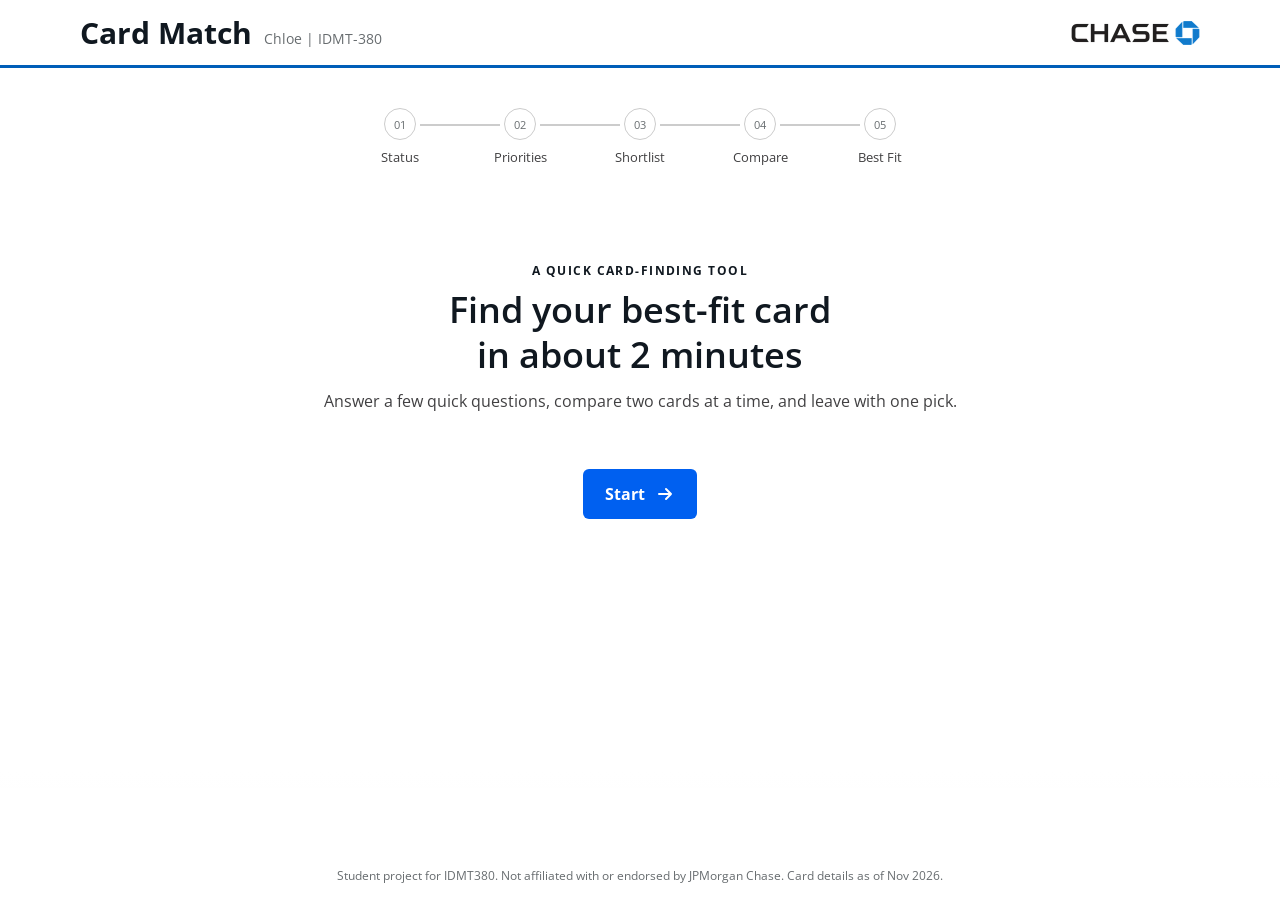
==== commit 3cb77f29: "Copy Adjustments" ====
--- a/index.html
+++ b/index.html
@@ -7,13 +7,15 @@
   <link rel="preconnect" href="https://fonts.googleapis.com">
   <link rel="preconnect" href="https://fonts.gstatic.com" crossorigin>
   <link href="https://fonts.googleapis.com/css2?family=Open+Sans:wght@400;600;700&display=swap" rel="stylesheet">
+  <link rel="icon" href="data:image/svg+xml,%3Csvg xmlns=%27http://www.w3.org/2000/svg%27 viewBox=%270 0 32 32%27%3E%3Crect x=%272%27 y=%276%27 width=%2728%27 height=%2720%27 rx=%274%27 fill=%27%230060F0%27/%3E%3Crect x=%276%27 y=%2712%27 width=%277%27 height=%275%27 rx=%271%27 fill=%27%23F3E2A5%27/%3E%3C/svg%3E">
   <link rel="stylesheet" href="css/styles.css">
 </head>
 <body data-step="0">
   <header class="site-header">
     <div class="site-header__inner">
       <a class="wordmark" href="index.html">Card Match</a>
-      <span class="wordmark__note">a student concept</span>
+      <span class="wordmark__note">Chloe | IDMT-380</span>
+      <img class="site-header__logo" src="img/chase-logo.webp" alt="Chase" width="129" height="24">
     </div>
   </header>
 
--- a/css/styles.css
+++ b/css/styles.css
@@ -50,6 +50,8 @@
 }
 .wordmark { font-size: 30px; font-weight: 700; color: var(--text); text-decoration: none; }
 .wordmark__note { font-size: 14px; color: var(--muted-text); }
+/* Chase logo, top right; a bit shorter than the "Card Match" text */
+.site-header__logo { margin-left: auto; align-self: center; height: 24px; width: auto; display: block; }
 
 /* ---------- Page frame ---------- */
 .page {
